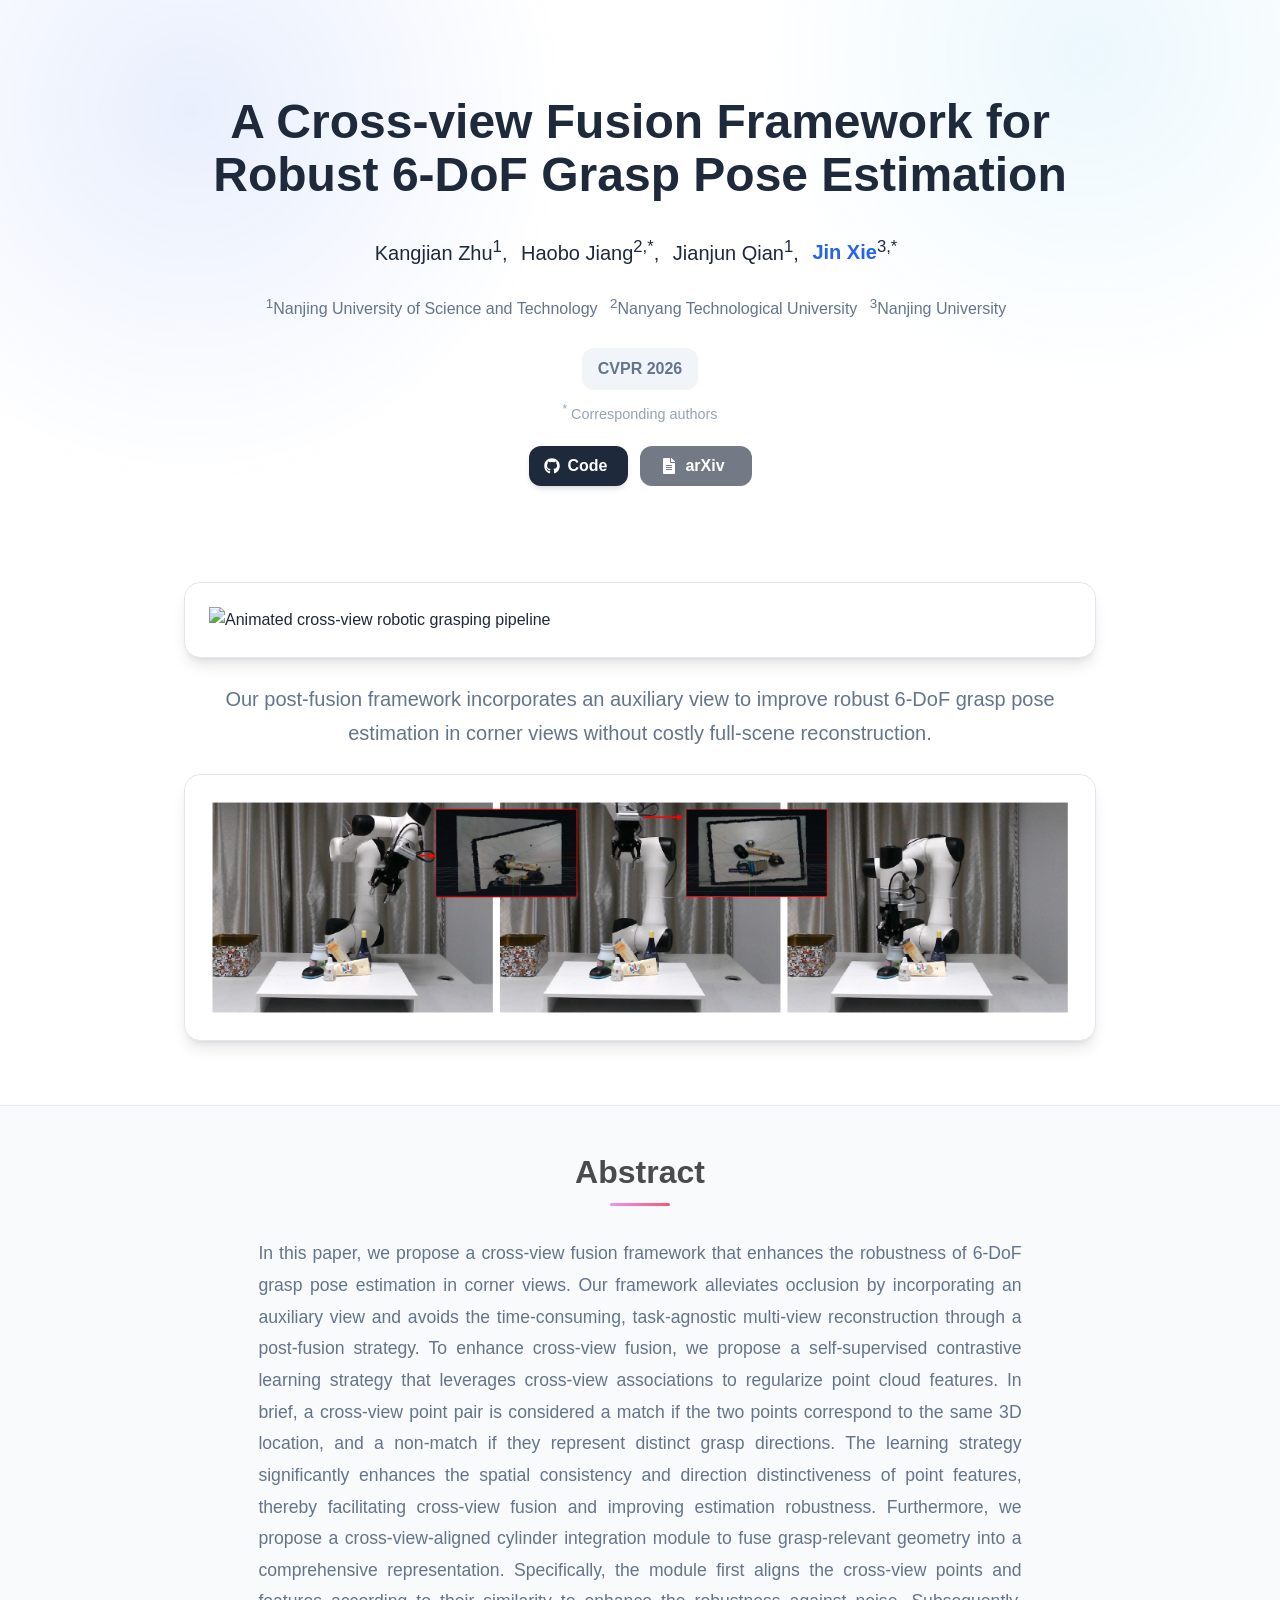
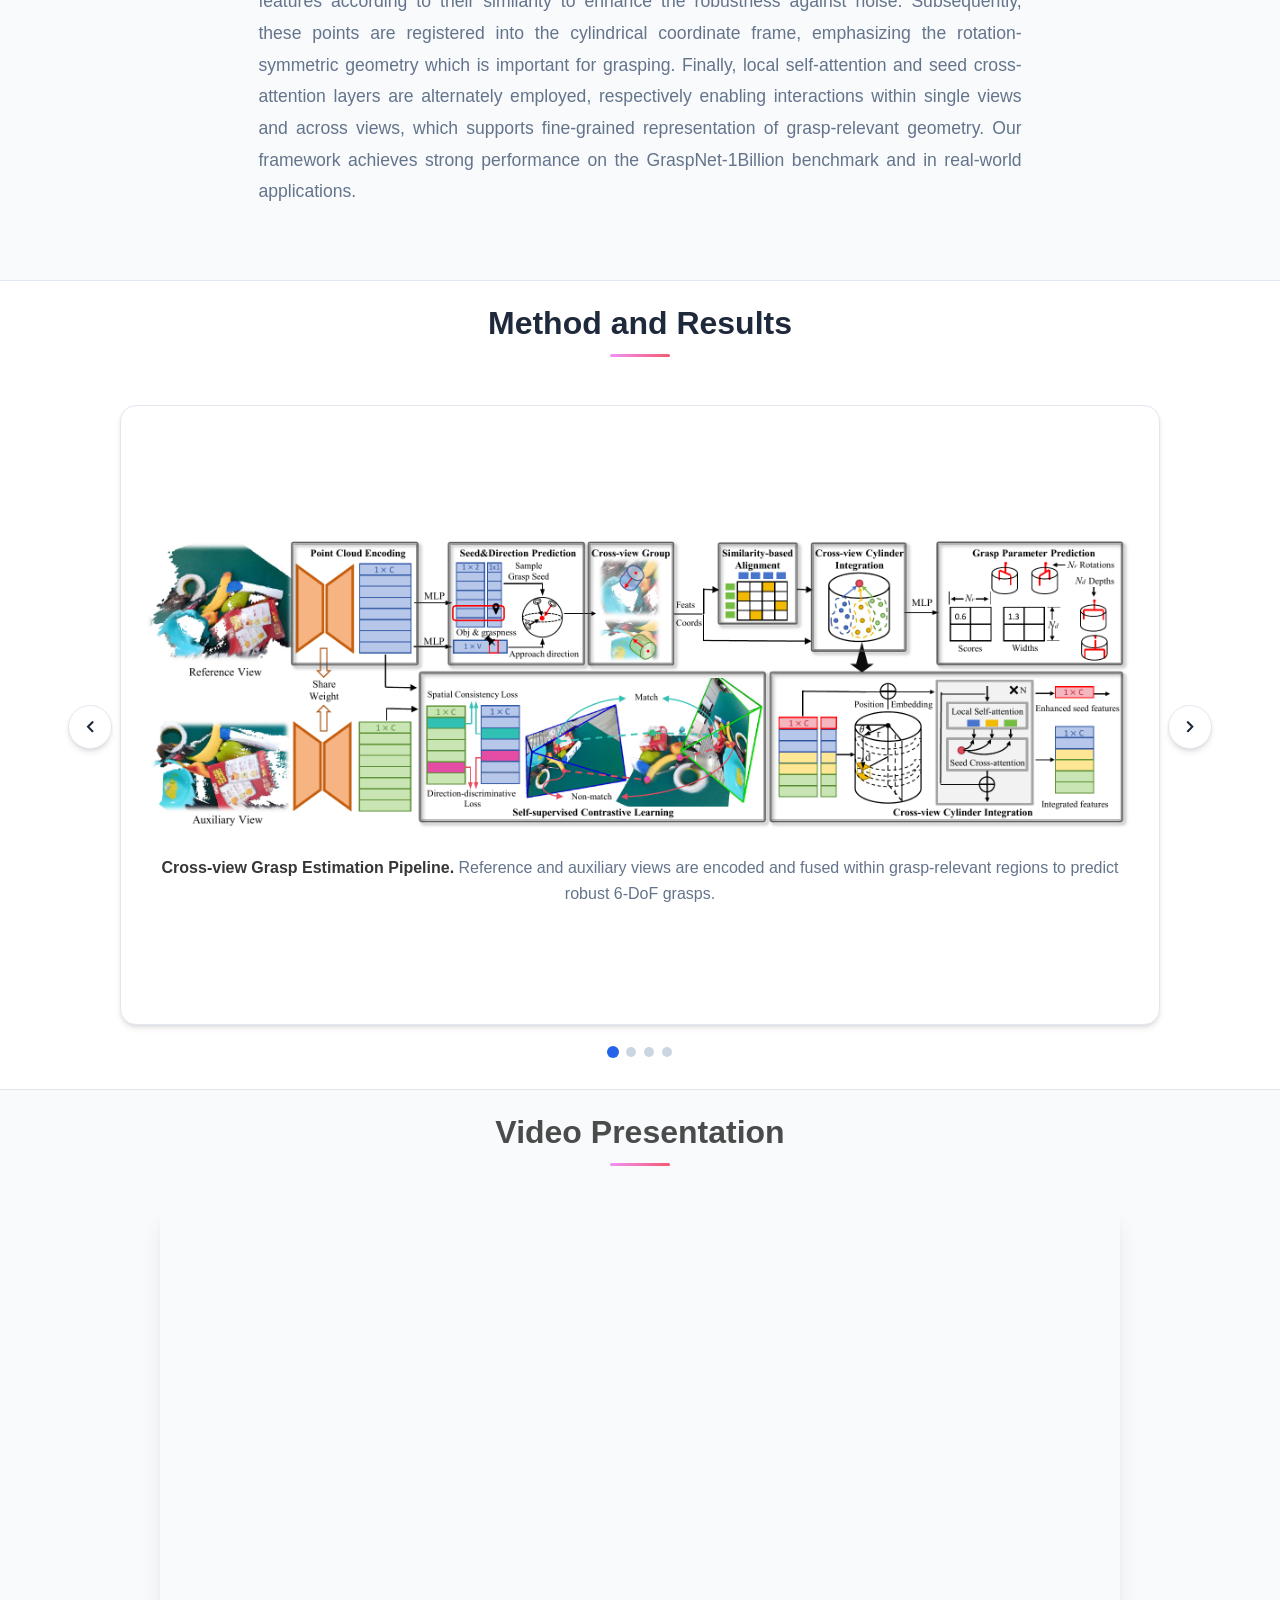
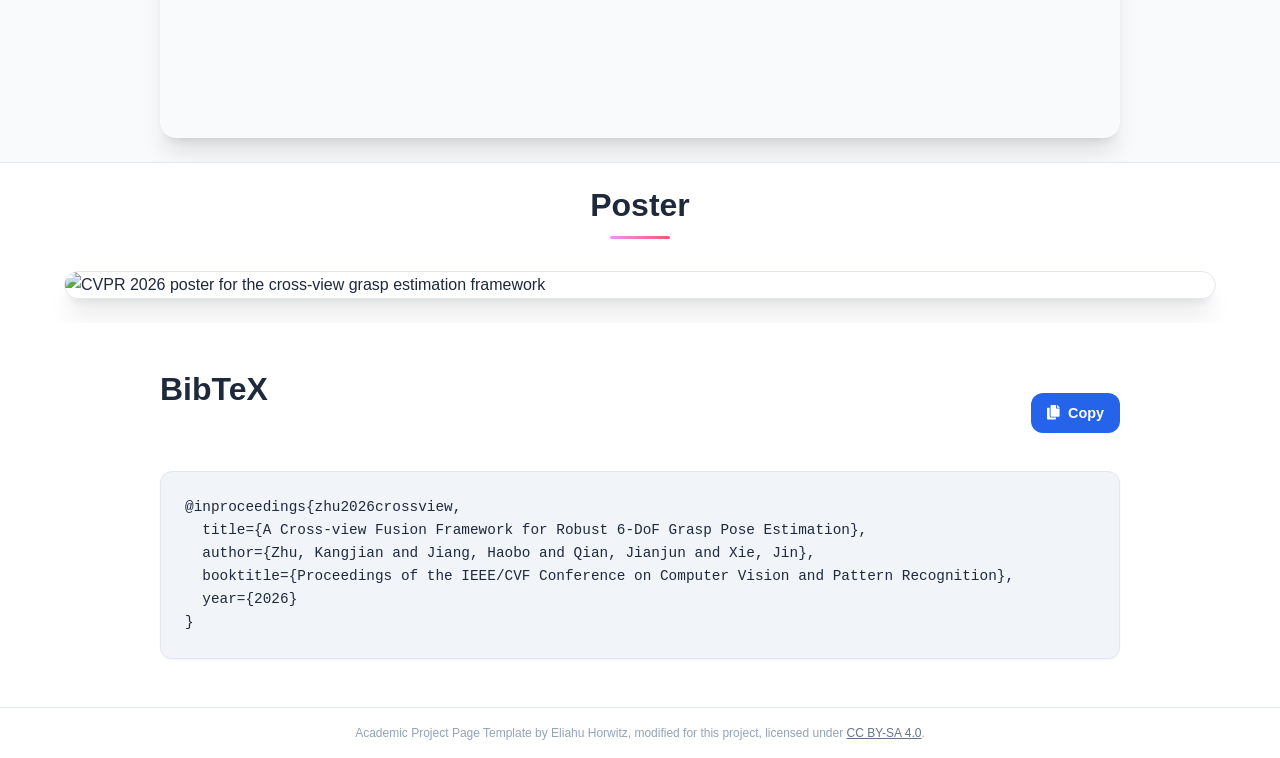
==== docs/index.html @ 9ac5ba0d "Configure GitHub Pages from docs" ====
<!DOCTYPE html>
<html lang="en">
<head>
  <meta charset="utf-8">
  <meta name="viewport" content="width=device-width, initial-scale=1">
  <meta name="title" content="A Cross-view Fusion Framework for Robust 6-DoF Grasp Pose Estimation">
  <meta name="description" content="A cross-view fusion framework improves robust 6-DoF grasp pose estimation in corner views through novel self-supervised learning and cylinder integration.">
  <meta name="keywords" content="6-DoF grasp pose estimation, cross-view fusion, robotic grasping, point cloud, self-supervised contrastive learning, multi-view perception, corner-view robustness, GraspNet-1Billion">
  <meta name="author" content="Kangjian Zhu, Haobo Jiang, Jianjun Qian, Jin Xie">
  <meta name="robots" content="index, follow">
  <meta name="language" content="English">

  <meta property="og:type" content="article">
  <meta property="og:site_name" content="Cross-view Grasp">
  <meta property="og:title" content="A Cross-view Fusion Framework for Robust 6-DoF Grasp Pose Estimation">
  <meta property="og:description" content="A cross-view fusion framework improves robust 6-DoF grasp pose estimation in corner views through novel self-supervised learning and cylinder integration.">
  <meta property="og:image" content="static/images/social_preview.png">
  <meta property="og:image:width" content="1200">
  <meta property="og:image:height" content="630">
  <meta property="og:image:alt" content="Cross-view grasp estimation research preview">
  <meta property="article:section" content="Research">
  <meta property="article:tag" content="Robotic Grasping">
  <meta property="article:tag" content="Cross-view Fusion">

  <meta name="twitter:card" content="summary_large_image">
  <meta name="twitter:title" content="A Cross-view Fusion Framework for Robust 6-DoF Grasp Pose Estimation">
  <meta name="twitter:description" content="A cross-view fusion framework for robust 6-DoF grasp pose estimation in corner views.">
  <meta name="twitter:image" content="static/images/social_preview.png">
  <meta name="twitter:image:alt" content="Cross-view grasp estimation research preview">

  <meta name="citation_title" content="A Cross-view Fusion Framework for Robust 6-DoF Grasp Pose Estimation">
  <meta name="citation_author" content="Zhu, Kangjian">
  <meta name="citation_author" content="Jiang, Haobo">
  <meta name="citation_author" content="Qian, Jianjun">
  <meta name="citation_author" content="Xie, Jin">
  <meta name="citation_publication_date" content="2026">
  <meta name="citation_conference_title" content="IEEE/CVF Conference on Computer Vision and Pattern Recognition">

  <meta name="theme-color" content="#2563eb">
  <meta name="msapplication-TileColor" content="#2563eb">
  <meta name="apple-mobile-web-app-capable" content="yes">
  <meta name="apple-mobile-web-app-status-bar-style" content="default">

  <title>A Cross-view Fusion Framework for Robust 6-DoF Grasp Pose Estimation | CVPR 2026</title>

  <link rel="icon" type="image/png" href="static/images/favicon.png">
  <link rel="apple-touch-icon" href="static/images/favicon.png">
  <link rel="stylesheet" href="static/css/bulma.min.css">
  <link rel="stylesheet" href="static/css/index.css">
  <link rel="stylesheet" href="static/css/fontawesome.all.min.css">
  <link rel="stylesheet" href="static/css/project.css">

  <script defer src="static/js/fontawesome.all.min.js"></script>
  <script defer src="static/js/project.js"></script>

  <script type="application/ld+json">
  {
    "@context": "https://schema.org",
    "@type": "ScholarlyArticle",
    "headline": "A Cross-view Fusion Framework for Robust 6-DoF Grasp Pose Estimation",
    "description": "A cross-view fusion framework for robust 6-DoF grasp pose estimation in corner views.",
    "author": [
      {"@type": "Person", "name": "Kangjian Zhu"},
      {"@type": "Person", "name": "Haobo Jiang"},
      {"@type": "Person", "name": "Jianjun Qian"},
      {"@type": "Person", "name": "Jin Xie"}
    ],
    "datePublished": "2026",
    "publisher": {"@type": "Organization", "name": "CVPR 2026"},
    "image": "static/images/social_preview.png",
    "keywords": ["6-DoF grasp pose estimation", "cross-view fusion", "robotic grasping", "point cloud", "self-supervised contrastive learning"],
    "isAccessibleForFree": true
  }
  </script>
</head>
<body>
  <button class="scroll-to-top" onclick="scrollToTop()" title="Scroll to top" aria-label="Scroll to top">
    <i class="fas fa-chevron-up"></i>
  </button>

  <main id="main-content">
    <section class="hero publication-header">
      <div class="hero-body">
        <div class="container is-max-desktop">
          <div class="columns is-centered">
            <div class="column has-text-centered">
              <h1 class="title is-1 publication-title">A Cross-view Fusion Framework for Robust 6-DoF Grasp Pose Estimation</h1>

              <div class="is-size-5 publication-authors" aria-label="Authors">
                <span class="author-block">Kangjian Zhu<sup>1</sup>,</span>
                <span class="author-block">Haobo Jiang<sup>2,*</sup>,</span>
                <span class="author-block">Jianjun Qian<sup>1</sup>,</span>
                <span class="author-block"><a href="https://csjinxie.github.io/" target="_blank">Jin Xie</a><sup>3,*</sup></span>
              </div>

              <div class="is-size-5 publication-authors institution-list">
                <span class="author-block"><sup>1</sup>Nanjing University of Science and Technology</span>
                <span class="author-block"><sup>2</sup>Nanyang Technological University</span>
                <span class="author-block"><sup>3</sup>Nanjing University</span>
              </div>

              <div class="publication-venue">CVPR 2026</div>
              <p class="corresponding-note"><sup>*</sup> Corresponding authors</p>

              <div class="publication-links" aria-label="Project resources">
                <a class="button is-normal is-rounded is-dark resource-button" href="https://github.com/KJZhuAutomatic/Cross-view-Grasp" target="_blank">
                  <span class="icon"><i class="fab fa-github"></i></span>
                  <span>Code</span>
                </a>
                <button class="button is-normal is-rounded is-dark resource-button" type="button" disabled aria-disabled="true">
                  <span class="icon"><i class="fas fa-file-alt"></i></span>
                  <span>arXiv</span>
                </button>
              </div>
            </div>
          </div>
        </div>
      </div>
    </section>

    <section class="hero teaser">
      <div class="container is-max-desktop">
        <div class="hero-body">
          <div class="media-card teaser-card">
            <img class="teaser-pipeline teaser-pipeline-animated" src="static/images/fig1-pipeline.gif" alt="Animated cross-view robotic grasping pipeline" loading="eager">
            <img class="teaser-pipeline teaser-pipeline-static" src="static/images/fig1.png" alt="Cross-view robotic grasping pipeline" loading="eager">
          </div>
          <h2 class="subtitle has-text-centered teaser-description">
            Our post-fusion framework incorporates an auxiliary view to improve robust 6-DoF grasp pose estimation in corner views without costly full-scene reconstruction.
          </h2>
          <div class="media-card teaser-card real-world-pipeline-card">
            <img src="static/images/fig7.png" alt="Real-world cross-view robotic grasping pipeline samples" loading="lazy">
          </div>
        </div>
      </div>
    </section>

    <section class="section hero is-light" id="abstract">
      <div class="container is-max-desktop">
        <div class="columns is-centered has-text-centered">
          <div class="column is-four-fifths">
            <h2 class="title is-3">Abstract</h2>
            <div class="content has-text-justified">
              <p>
                In this paper, we propose a cross-view fusion framework that enhances the robustness of 6-DoF grasp pose estimation in corner views. Our framework alleviates occlusion by incorporating an auxiliary view and avoids the time-consuming, task-agnostic multi-view reconstruction through a post-fusion strategy. To enhance cross-view fusion, we propose a self-supervised contrastive learning strategy that leverages cross-view associations to regularize point cloud features. In brief, a cross-view point pair is considered a match if the two points correspond to the same 3D location, and a non-match if they represent distinct grasp directions. The learning strategy significantly enhances the spatial consistency and direction distinctiveness of point features, thereby facilitating cross-view fusion and improving estimation robustness. Furthermore, we propose a cross-view-aligned cylinder integration module to fuse grasp-relevant geometry into a comprehensive representation. Specifically, the module first aligns the cross-view points and features according to their similarity to enhance the robustness against noise. Subsequently, these points are registered into the cylindrical coordinate frame, emphasizing the rotation-symmetric geometry which is important for grasping. Finally, local self-attention and seed cross-attention layers are alternately employed, respectively enabling interactions within single views and across views, which supports fine-grained representation of grasp-relevant geometry. Our framework achieves strong performance on the GraspNet-1Billion benchmark and in real-world applications.
              </p>
            </div>
          </div>
        </div>
      </div>
    </section>

    <section class="hero is-small results-section" id="results">
      <div class="hero-body">
        <div class="container is-widescreen">
          <h2 class="title is-3 has-text-centered">Method and Results</h2>
          <div id="results-carousel" class="results-carousel" data-carousel>
            <button class="carousel-control carousel-previous" type="button" aria-label="Show previous result" data-carousel-previous>
              <i class="fas fa-chevron-left"></i>
            </button>
            <div class="carousel-track">
              <article class="item is-active" data-carousel-item>
                <img src="static/images/fig2.png" alt="Complete cross-view grasp estimation pipeline" loading="lazy">
                <h3 class="subtitle has-text-centered">
                  <strong>Cross-view Grasp Estimation Pipeline.</strong> Reference and auxiliary views are encoded and fused within grasp-relevant regions to predict robust 6-DoF grasps.
                </h3>
              </article>
              <article class="item result-contrastive" data-carousel-item hidden>
                <img src="static/images/fig3.png" alt="Self-supervised contrastive learning for cross-view point features" loading="lazy">
                <h3 class="subtitle has-text-centered">
                  <strong>Self-supervised Contrastive Learning.</strong> Cross-view associations improve spatial consistency while distinguishing features with different grasp directions.
                </h3>
              </article>
              <article class="item result-table" data-carousel-item hidden>
                <img src="static/images/table1.png" alt="Table 1 evaluation results on GraspNet-1Billion RealSense and Kinect test data" loading="lazy">
                <h3 class="subtitle has-text-centered">
                  <strong>GraspNet-1Billion Benchmark Results.</strong> Our cross-view framework achieves the best AP across Seen, Similar, and Novel splits on both RealSense and Kinect data.
                </h3>
              </article>
              <article class="item" data-carousel-item hidden>
                <img src="static/images/fig5.png" alt="Comparison of grasp estimation results with GSNet" loading="lazy">
                <h3 class="subtitle has-text-centered">
                  <strong>Comparison with GSNet.</strong> Cross-view fusion predicts more high-score grasps and improves robustness under partial observations.
                </h3>
              </article>
            </div>
            <button class="carousel-control carousel-next" type="button" aria-label="Show next result" data-carousel-next>
              <i class="fas fa-chevron-right"></i>
            </button>
            <div class="carousel-dots" aria-label="Select research result">
              <button class="carousel-dot is-active" type="button" aria-label="Show result 1" data-carousel-dot="0"></button>
              <button class="carousel-dot" type="button" aria-label="Show result 2" data-carousel-dot="1"></button>
              <button class="carousel-dot" type="button" aria-label="Show result 3" data-carousel-dot="2"></button>
              <button class="carousel-dot" type="button" aria-label="Show result 4" data-carousel-dot="3"></button>
            </div>
          </div>
        </div>
      </div>
    </section>

    <section class="hero is-small is-light" id="video">
      <div class="hero-body">
        <div class="container is-max-desktop">
          <h2 class="title is-3 has-text-centered">Video Presentation</h2>
          <div class="video-container">
            <iframe src="https://player.bilibili.com/player.html?bvid=BV1p85q6EECM&autoplay=0" scrolling="no" border="0" frameborder="no" framespacing="0" allowfullscreen="true"></iframe>
          </div>
        </div>
      </div>
    </section>

    <section class="hero is-small poster-section" id="poster">
      <div class="hero-body">
        <div class="container is-widescreen">
          <h2 class="title is-3 has-text-centered">Poster</h2>
          <img class="poster-image" src="static/images/poster.png" alt="CVPR 2026 poster for the cross-view grasp estimation framework" loading="lazy">
        </div>
      </div>
    </section>

    <section class="section is-light" id="BibTeX">
      <div class="container is-max-desktop content">
        <div class="bibtex-header">
          <h2 class="title is-3 bibtex-title">BibTeX</h2>
          <button class="copy-bibtex-btn" onclick="copyBibTeX()" title="Copy BibTeX to clipboard" type="button">
            <i class="fas fa-copy"></i>
            <span class="copy-text">Copy</span>
          </button>
        </div>
        <pre id="bibtex-code"><code>@inproceedings{zhu2026crossview,
  title={A Cross-view Fusion Framework for Robust 6-DoF Grasp Pose Estimation},
  author={Zhu, Kangjian and Jiang, Haobo and Qian, Jianjun and Xie, Jin},
  booktitle={Proceedings of the IEEE/CVF Conference on Computer Vision and Pattern Recognition},
  year={2026}
}</code></pre>
      </div>
    </section>
  </main>

  <footer class="license-footer">
    Academic Project Page Template by Eliahu Horwitz, modified for this project, licensed under
    <a rel="license" href="https://creativecommons.org/licenses/by-sa/4.0/" target="_blank">CC BY-SA 4.0</a>.
  </footer>
</body>
</html>
---- docs/static/css/index.css ----
/* Modern CSS Variables for consistent theming */
:root {
  --primary-color: #2563eb;
  --primary-hover: #1d4ed8;
  --secondary-color: #64748b;
  --accent-color: #0ea5e9;
  --text-primary: #1e293b;
  --text-secondary: #64748b;
  --text-light: #94a3b8;
  --background-primary: #ffffff;
  --background-secondary: #f8fafc;
  --background-accent: #f1f5f9;
  --border-color: #e2e8f0;
  --shadow-sm: 0 1px 2px 0 rgb(0 0 0 / 0.05);
  --shadow-md: 0 4px 6px -1px rgb(0 0 0 / 0.1), 0 2px 4px -2px rgb(0 0 0 / 0.1);
  --shadow-lg: 0 10px 15px -3px rgb(0 0 0 / 0.1), 0 4px 6px -4px rgb(0 0 0 / 0.1);
  --shadow-xl: 0 20px 25px -5px rgb(0 0 0 / 0.1), 0 8px 10px -6px rgb(0 0 0 / 0.1);
  --gradient-primary: linear-gradient(135deg, #667eea 0%, #764ba2 100%);
  --gradient-accent: linear-gradient(135deg, #f093fb 0%, #f5576c 100%);
  --gradient-subtle: linear-gradient(135deg, #ffecd2 0%, #fcb69f 100%);
  --border-radius: 12px;
  --border-radius-lg: 16px;
  --transition: all 0.3s cubic-bezier(0.4, 0, 0.2, 1);
}

/* Smooth scrolling for better UX */
html {
  scroll-behavior: smooth;
}

body {
  font-family: 'Inter', 'Segoe UI', -apple-system, BlinkMacSystemFont, sans-serif;
  color: var(--text-primary);
  line-height: 1.6;
  font-size: 16px;
  background-color: var(--background-primary);
  -webkit-font-smoothing: antialiased;
  -moz-osx-font-smoothing: grayscale;
}


/* Modern Button Styles */
.button {
  border-radius: var(--border-radius) !important;
  font-weight: 600 !important;
  transition: var(--transition) !important;
  border: 2px solid transparent !important;
  position: relative;
  overflow: hidden;
}

.button.is-dark {
  background: var(--text-primary) !important;
  border: none !important;
  color: white !important;
  box-shadow: var(--shadow-md);
}

.button.is-dark:hover {
  transform: translateY(-2px);
  box-shadow: var(--shadow-lg);
  background: var(--primary-color) !important;
}

.button.is-dark:active {
  transform: translateY(0);
  box-shadow: var(--shadow-md);
}

.footer .icon-link {
    font-size: 25px;
    color: var(--text-secondary);
    transition: var(--transition);
}

.footer .icon-link:hover {
    color: var(--primary-color);
    transform: translateY(-2px);
}

.link-block a {
    margin: 8px 4px;
}

.dnerf {
  font-variant: small-caps;
}


/* Hero Section Modernization */
.hero {
  position: relative;
  overflow: hidden;
}

.hero.is-light {
  background: var(--background-secondary);
  border-top: 1px solid var(--border-color);
  border-bottom: 1px solid var(--border-color);
}

.hero-body {
  padding: 4rem 1.5rem;
}

.teaser .hero-body {
  padding-top: 2rem;
  padding-bottom: 4rem;
}

.teaser {
  font-family: 'Inter', sans-serif;
}


/* Publication Content Styling */
.publication-title {
    font-family: 'Inter', sans-serif !important;
    font-weight: 800 !important;
    color: var(--text-primary) !important;
    margin-bottom: 2rem !important;
    line-height: 1.1 !important;
}

.publication-banner {
  max-height: 70vh;
  border-radius: var(--border-radius-lg);
  overflow: hidden;
  box-shadow: var(--shadow-xl);
  margin: 2rem 0;
}

.publication-banner video {
  position: relative;
  left: auto;
  top: auto;
  transform: none;
  object-fit: cover;
  width: 100%;
  height: 100%;
  border-radius: var(--border-radius-lg);
}

.publication-header .hero-body {
  padding: 6rem 1.5rem 4rem;
}

.publication-authors {
    font-family: 'Inter', sans-serif !important;
    font-weight: 500;
    margin-bottom: 1.5rem;
}

.publication-venue {
    color: var(--text-secondary);
    width: fit-content;
    font-weight: 600;
    background: var(--background-accent);
    padding: 0.5rem 1rem;
    border-radius: var(--border-radius);
    margin-top: 1rem;
    display: inline-block;
}

.publication-awards {
    color: #ef4444;
    width: fit-content;
    font-weight: 700;
    background: linear-gradient(135deg, #fef2f2, #fee2e2);
    padding: 0.5rem 1rem;
    border-radius: var(--border-radius);
    border-left: 4px solid #ef4444;
    margin-top: 1rem;
}

.publication-authors a {
   color: var(--primary-color) !important;
   text-decoration: none;
   font-weight: 600;
   transition: var(--transition);
   position: relative;
}

.publication-authors a::after {
    content: '';
    position: absolute;
    width: 0;
    height: 2px;
    bottom: -2px;
    left: 0;
    background: var(--gradient-accent);
    transition: var(--transition);
}

.publication-authors a:hover::after {
    width: 100%;
}

.publication-authors a:hover {
    color: var(--primary-hover) !important;
}

.author-block {
  display: inline-block;
  margin-right: 0.5rem;
}

.publication-banner img {
  border-radius: var(--border-radius-lg);
  box-shadow: var(--shadow-lg);
  transition: var(--transition);
}

.publication-banner img:hover {
  transform: scale(1.02);
  box-shadow: var(--shadow-xl);
}

/* Modern Video and Carousel Styling */
.publication-video {
    position: relative;
    width: 100%;
    height: 0;
    padding-bottom: 56.25%;
    overflow: hidden;
    border-radius: var(--border-radius-lg) !important;
    box-shadow: var(--shadow-xl);
    transition: var(--transition);
}

.publication-video:hover {
    transform: translateY(-4px);
    box-shadow: var(--shadow-xl);
}

.publication-video iframe {
    position: absolute;
    top: 0;
    left: 0;
    width: 100%;
    height: 100%;
    border-radius: var(--border-radius-lg);
}

.publication-body img {
  border-radius: var(--border-radius);
  box-shadow: var(--shadow-md);
  transition: var(--transition);
}

.publication-body img:hover {
  transform: translateY(-2px);
  box-shadow: var(--shadow-lg);
}

.results-carousel {
  overflow: hidden;
  padding: 1rem 0;
}

.results-carousel .item {
  margin: 1rem;
  overflow: hidden;
  padding: 1.5rem;
  font-size: 0;
  background: var(--background-primary);
  border-radius: var(--border-radius-lg);
  box-shadow: var(--shadow-md);
  transition: var(--transition);
  border: 1px solid var(--border-color);
}

.results-carousel .item:hover {
  transform: translateY(-4px);
  box-shadow: var(--shadow-lg);
}

.results-carousel .item img,
.results-carousel video {
  margin: 0;
  border-radius: var(--border-radius);
  width: 100%;
  height: auto;
}

.results-carousel .subtitle {
  font-size: 1rem !important;
  color: var(--text-secondary);
  margin-top: 1rem;
  font-weight: 500;
}

/* Pagination and Misc Improvements */
.slider-pagination .slider-page {
  background: var(--primary-color);
  border-radius: 50%;
  transition: var(--transition);
}

.slider-pagination .slider-page.is-active {
  background: var(--primary-hover);
  transform: scale(1.2);
}

.eql-cntrb { 
  font-size: 0.875rem;
  color: var(--text-light);
  font-style: italic;
}

/* Section Titles */
.title.is-3 {
  font-family: 'Inter', sans-serif !important;
  font-weight: 700 !important;
  color: var(--text-primary);
  margin-bottom: 2rem !important;
  position: relative;
  padding-bottom: 1rem;
}

.title.is-3::after {
  content: '';
  position: absolute;
  bottom: 0;
  left: 50%;
  transform: translateX(-50%);
  width: 60px;
  height: 3px;
  background: var(--gradient-accent);
  border-radius: 2px;
}

/* Content Improvements */
.content.has-text-justified {
  font-size: 1.1rem;
  line-height: 1.8;
  color: var(--text-secondary);
}

.content.has-text-justified p {
  margin-bottom: 1.5rem;
}

/* Footer Improvements */
.footer {
  background: var(--background-secondary);
  border-top: 1px solid var(--border-color);
  padding: 3rem 1.5rem;
}

.footer .content {
  color: var(--text-secondary);
  line-height: 1.7;
}

.footer a {
  color: var(--primary-color);
  text-decoration: none;
  transition: var(--transition);
}

.footer a:hover {
  color: var(--primary-hover);
  text-decoration: underline;
}

/* BibTeX Styling */
pre {
  background: var(--background-accent) !important;
  border: 1px solid var(--border-color) !important;
  border-radius: var(--border-radius) !important;
  padding: 1.5rem !important;
  font-size: 0.9rem !important;
  overflow-x: auto;
  box-shadow: var(--shadow-sm);
}

code {
  background: var(--background-accent) !important;
  color: var(--text-primary) !important;
  font-family: 'SF Mono', 'Monaco', 'Cascadia Code', 'Roboto Mono', monospace !important;
}

/* BibTeX Section Improvements */
.bibtex-header {
  display: flex;
  justify-content: space-between;
  align-items: center;
  margin-bottom: 1rem;
}

.copy-bibtex-btn {
  background: var(--primary-color);
  color: white;
  border: none;
  border-radius: var(--border-radius);
  padding: 0.75rem 1rem;
  font-size: 0.9rem;
  font-weight: 600;
  cursor: pointer;
  transition: var(--transition);
  display: inline-flex;
  align-items: center;
  gap: 0.5rem;
}

.copy-bibtex-btn:hover {
  background: var(--primary-hover);
  transform: translateY(-2px);
  box-shadow: var(--shadow-md);
}

.copy-bibtex-btn.copied {
  background: #10b981;
}

.copy-bibtex-btn.copied .copy-text::after {
  content: "ied!";
}

/* Scroll to Top Button */
.scroll-to-top {
  position: fixed;
  bottom: 2rem;
  right: 2rem;
  width: 50px;
  height: 50px;
  background: var(--primary-color);
  color: white;
  border: none;
  border-radius: 50%;
  cursor: pointer;
  opacity: 0;
  visibility: hidden;
  transition: var(--transition);
  z-index: 999;
  display: flex;
  align-items: center;
  justify-content: center;
  font-size: 1.2rem;
  box-shadow: var(--shadow-lg);
}

.scroll-to-top:hover {
  background: var(--primary-hover);
  transform: translateY(-3px);
  box-shadow: var(--shadow-xl);
}

.scroll-to-top.visible {
  opacity: 1;
  visibility: visible;
}


/* More Works Dropdown */
.more-works-container {
  position: fixed;
  top: 2rem;
  right: 2rem;
  z-index: 1000;
}

.more-works-btn {
  background: var(--background-primary);
  color: var(--text-primary);
  border: 2px solid var(--border-color);
  border-radius: var(--border-radius-lg);
  padding: 0.75rem 1.25rem;
  font-weight: 600;
  font-size: 0.9rem;
  box-shadow: var(--shadow-md);
  transition: var(--transition);
  cursor: pointer;
  text-decoration: none;
  display: inline-flex;
  align-items: center;
  gap: 0.5rem;
  font-family: 'Inter', sans-serif;
}

.more-works-btn:hover {
  transform: translateY(-2px);
  box-shadow: var(--shadow-lg);
  background: var(--background-secondary);
  border-color: var(--primary-color);
}

.more-works-btn .dropdown-arrow {
  transition: var(--transition);
  font-size: 0.8rem;
}

.more-works-btn.active .dropdown-arrow {
  transform: rotate(180deg);
}

.more-works-dropdown {
  position: absolute;
  top: calc(100% + 0.5rem);
  right: 0;
  width: 400px;
  max-width: 90vw;
  background: var(--background-primary);
  border: 1px solid var(--border-color);
  border-radius: var(--border-radius-lg);
  box-shadow: var(--shadow-xl);
  opacity: 0;
  visibility: hidden;
  transform: translateY(-10px);
  transition: var(--transition);
  max-height: 70vh;
  overflow-y: auto;
}

.more-works-dropdown.show {
  opacity: 1;
  visibility: visible;
  transform: translateY(0);
}

.dropdown-header {
  display: flex;
  justify-content: space-between;
  align-items: center;
  padding: 1.5rem 1.5rem 1rem;
  border-bottom: 1px solid var(--border-color);
}

.dropdown-header h4 {
  margin: 0;
  font-size: 1.1rem;
  font-weight: 700;
  color: var(--text-primary);
}

.close-btn {
  background: none;
  border: none;
  color: var(--text-secondary);
  cursor: pointer;
  padding: 0.5rem;
  border-radius: var(--border-radius);
  transition: var(--transition);
}

.close-btn:hover {
  background: var(--background-accent);
  color: var(--text-primary);
}

.works-list {
  padding: 1rem;
}

.work-item {
  display: flex;
  align-items: flex-start;
  justify-content: space-between;
  padding: 1rem;
  border-radius: var(--border-radius);
  text-decoration: none;
  color: inherit;
  transition: var(--transition);
  margin-bottom: 0.5rem;
}

.work-item:hover {
  background: var(--background-accent);
  transform: translateX(4px);
}

.work-info h5 {
  margin: 0 0 0.5rem 0;
  font-size: 1rem;
  font-weight: 500;
  color: var(--text-primary);
}

.work-info p {
  margin: 0 0 0.5rem 0;
  font-size: 0.9rem;
  color: var(--text-secondary);
  line-height: 1.4;
}

.work-venue {
  font-size: 0.8rem;
  color: var(--text-light);
  font-style: italic;
}

.work-item .fas {
  color: var(--text-light);
  font-size: 0.9rem;
  margin-top: 0.2rem;
  flex-shrink: 0;
}


/* Mobile Responsive Improvements */
@media screen and (max-width: 768px) {
  .hero-body {
    padding: 2rem 1rem;
  }
  
  .publication-header .hero-body {
    padding: 3rem 1rem 2rem;
  }
  
  .publication-title {
    font-size: 2.5rem !important;
    line-height: 1.2 !important;
    margin-bottom: 1.5rem !important;
  }
  
  .publication-authors {
    font-size: 1rem !important;
  }
  
  .button {
    margin: 0.25rem !important;
    font-size: 0.875rem !important;
    padding: 0.75rem 1rem !important;
  }
  
  .more-works-container {
    bottom: 2rem;
    right: 1rem;
    top: auto;
  }
  
  .more-works-btn {
    padding: 0.6rem 1rem;
    font-size: 0.8rem;
  }
  
  .more-works-dropdown {
    width: calc(100vw - 2rem);
    right: -1rem;
    bottom: calc(100% + 0.5rem);
    top: auto;
  }
  
  .results-carousel .item {
    margin: 0.5rem;
    padding: 1rem;
  }
  
  .teaser .hero-body {
    padding: 1rem;
  }
  
  .content.has-text-justified {
    font-size: 1rem;
  }
}

@media screen and (max-width: 480px) {
  .publication-title {
    font-size: 2rem !important;
  }
  
  .hero-body {
    padding: 1.5rem 0.75rem;
  }
  
  .more-works-container {
    position: fixed;
    bottom: 2rem;
    right: 1rem;
    z-index: 1000;
  }
  
  .more-works-btn {
    padding: 0.5rem 0.75rem;
    font-size: 0.75rem;
  }
  
  .more-works-dropdown {
    position: absolute;
    bottom: calc(100% + 0.5rem);
    right: 0;
    width: calc(100vw - 2rem);
    max-width: 90vw;
  }
  
  .link-block {
    display: block;
    margin-bottom: 0.5rem;
  }
  
  .button {
    width: 100%;
    justify-content: center;
  }
}

/* Tablet Responsive */
@media screen and (min-width: 769px) and (max-width: 1024px) {
  .hero-body {
    padding: 3rem 2rem;
  }
  
  .publication-header .hero-body {
    padding: 4rem 2rem 3rem;
  }
}

/* Animation for page load */
@keyframes fadeInUp {
  from {
    opacity: 0;
    transform: translateY(30px);
  }
  to {
    opacity: 1;
    transform: translateY(0);
  }
}

.hero, .section {
  animation: fadeInUp 0.6s ease-out;
}

/* Improved focus states for accessibility */
.button:focus,
.related-works-btn:focus,
a:focus {
  outline: 2px solid var(--primary-color);
  outline-offset: 2px;
}


/* Print styles */
@media print {
  .more-works-container {
    display: none;
  }
  
  .hero, .section {
    animation: none;
  }
  
  .button {
    background: transparent !important;
    color: var(--text-primary) !important;
    box-shadow: none !important;
  }
}
---- docs/static/css/project.css ----
.publication-header {
  background:
    radial-gradient(circle at 15% 20%, rgba(37, 99, 235, 0.1), transparent 32%),
    radial-gradient(circle at 85% 10%, rgba(14, 165, 233, 0.08), transparent 28%),
    var(--background-primary);
}

.institution-list {
  color: var(--text-secondary);
  font-size: 1rem !important;
  line-height: 1.8;
  margin-bottom: 0.5rem;
}

.corresponding-note {
  color: var(--text-light);
  font-size: 0.9rem;
  margin: 0.65rem 0 1.25rem;
}

.publication-links {
  display: flex;
  justify-content: center;
  gap: 0.75rem;
  flex-wrap: wrap;
}

.resource-button[disabled] {
  cursor: default;
  opacity: 0.62;
  min-width: 112px;
}

.resource-button[disabled]:hover {
  background: var(--text-primary) !important;
  box-shadow: var(--shadow-md);
  transform: none;
}

.media-card {
  position: relative;
  overflow: hidden;
  border: 1px solid var(--border-color);
  border-radius: var(--border-radius-lg);
  background: white;
  box-shadow: var(--shadow-lg);
}

.teaser-card {
  padding: 1.5rem;
}

.teaser-card img {
  display: block;
  width: 100%;
  height: auto;
}

.teaser-pipeline-static {
  display: none !important;
}

.teaser-description {
  max-width: 850px;
  margin: 1.5rem auto 0;
  color: var(--text-secondary);
  line-height: 1.7;
}

.real-world-pipeline-card {
  margin-top: 1.5rem;
}

@media (prefers-reduced-motion: reduce) {
  .teaser-pipeline-animated {
    display: none !important;
  }

  .teaser-pipeline-static {
    display: block !important;
  }
}

.results-section .hero-body,
.poster-section .hero-body {
  padding-top: 4rem;
  padding-bottom: 4rem;
}

.results-carousel {
  position: relative;
  overflow: hidden;
  padding: 1rem 3.5rem 2.5rem;
}

.carousel-track {
  position: relative;
}

.results-carousel .item {
  display: none;
  min-height: 620px;
  margin: 0;
  flex-direction: column;
  justify-content: center;
}

.results-carousel .item.is-active {
  display: flex;
}

.results-carousel .item img {
  max-height: 590px;
  object-fit: contain;
}

.results-carousel .result-contrastive img {
  width: 58%;
  align-self: center;
}

.results-carousel .result-table img {
  width: 100%;
}

.results-carousel .subtitle {
  max-width: 980px;
  margin-right: auto;
  margin-left: auto;
  line-height: 1.6;
}

.carousel-control {
  position: absolute;
  z-index: 2;
  top: 50%;
  width: 44px;
  height: 44px;
  display: flex;
  align-items: center;
  justify-content: center;
  border: 1px solid var(--border-color);
  border-radius: 50%;
  color: var(--text-primary);
  background: white;
  box-shadow: var(--shadow-md);
  cursor: pointer;
  transform: translateY(-50%);
  transition: var(--transition);
}

.carousel-control:hover {
  color: white;
  background: var(--primary-color);
  transform: translateY(-50%) scale(1.08);
}

.carousel-previous {
  left: 0.25rem;
}

.carousel-next {
  right: 0.25rem;
}

.carousel-dots {
  position: absolute;
  right: 0;
  bottom: 0.5rem;
  left: 0;
  display: flex;
  justify-content: center;
  gap: 0.5rem;
}

.carousel-dot {
  width: 10px;
  height: 10px;
  padding: 0;
  border: 0;
  border-radius: 50%;
  background: #cbd5e1;
  cursor: pointer;
}

.carousel-dot.is-active {
  background: var(--primary-color);
  transform: scale(1.2);
}

.video-container {
  position: relative;
  width: 100%;
  padding-bottom: 56.25%;
  border-radius: var(--border-radius-lg);
  overflow: hidden;
  box-shadow: var(--shadow-xl);
}

.video-container iframe {
  position: absolute;
  top: 0;
  left: 0;
  width: 100%;
  height: 100%;
  border: none;
}

.video-placeholder {
  min-height: 360px;
  display: flex;
  flex-direction: column;
  align-items: center;
  justify-content: center;
  gap: 1rem;
  color: var(--text-secondary);
  background:
    linear-gradient(135deg, rgba(37, 99, 235, 0.07), rgba(14, 165, 233, 0.04)),
    var(--background-primary);
  border: 2px dashed #cbd5e1;
  border-radius: var(--border-radius-lg);
  box-shadow: var(--shadow-sm);
}

.video-placeholder .fa-play-circle {
  color: var(--primary-color);
  font-size: 4.5rem;
}

.video-placeholder p {
  font-size: 1.25rem;
  font-weight: 700;
}

.poster-image {
  display: block;
  width: 100%;
  height: auto;
  border: 1px solid var(--border-color);
  border-radius: var(--border-radius-lg);
  box-shadow: var(--shadow-xl);
}

.bibtex-title {
  margin-bottom: 0 !important;
}

.bibtex-title::after {
  display: none;
}

.license-footer {
  padding: 1rem 1.5rem;
  border-top: 1px solid var(--border-color);
  color: var(--text-light);
  background: var(--background-primary);
  text-align: center;
  font-size: 0.75rem;
  line-height: 1.5;
}

.license-footer a {
  color: var(--text-secondary);
  text-decoration: underline;
}

@media screen and (max-width: 768px) {
  .publication-header .hero-body {
    padding: 3.5rem 1rem 2.5rem;
  }

  .institution-list .author-block {
    display: block;
    margin-right: 0;
  }

  .teaser-card {
    padding: 0.75rem;
  }

  .results-carousel .item {
    min-height: 0;
    padding: 0.75rem;
  }

  .results-carousel {
    padding: 0.5rem 0.25rem 2.25rem;
  }

  .results-carousel .item img {
    max-height: none;
  }

  .carousel-control {
    top: auto;
    bottom: 0;
    width: 36px;
    height: 36px;
    transform: none;
  }

  .carousel-control:hover {
    transform: scale(1.05);
  }

  .carousel-previous {
    left: 0.5rem;
  }

  .carousel-next {
    right: 0.5rem;
  }

  .carousel-dots {
    bottom: 0.8rem;
  }

  .video-placeholder {
    min-height: 240px;
  }

  .bibtex-header {
    gap: 1rem;
    align-items: flex-start;
  }

  pre {
    padding: 1rem !important;
    font-size: 0.75rem !important;
  }
}
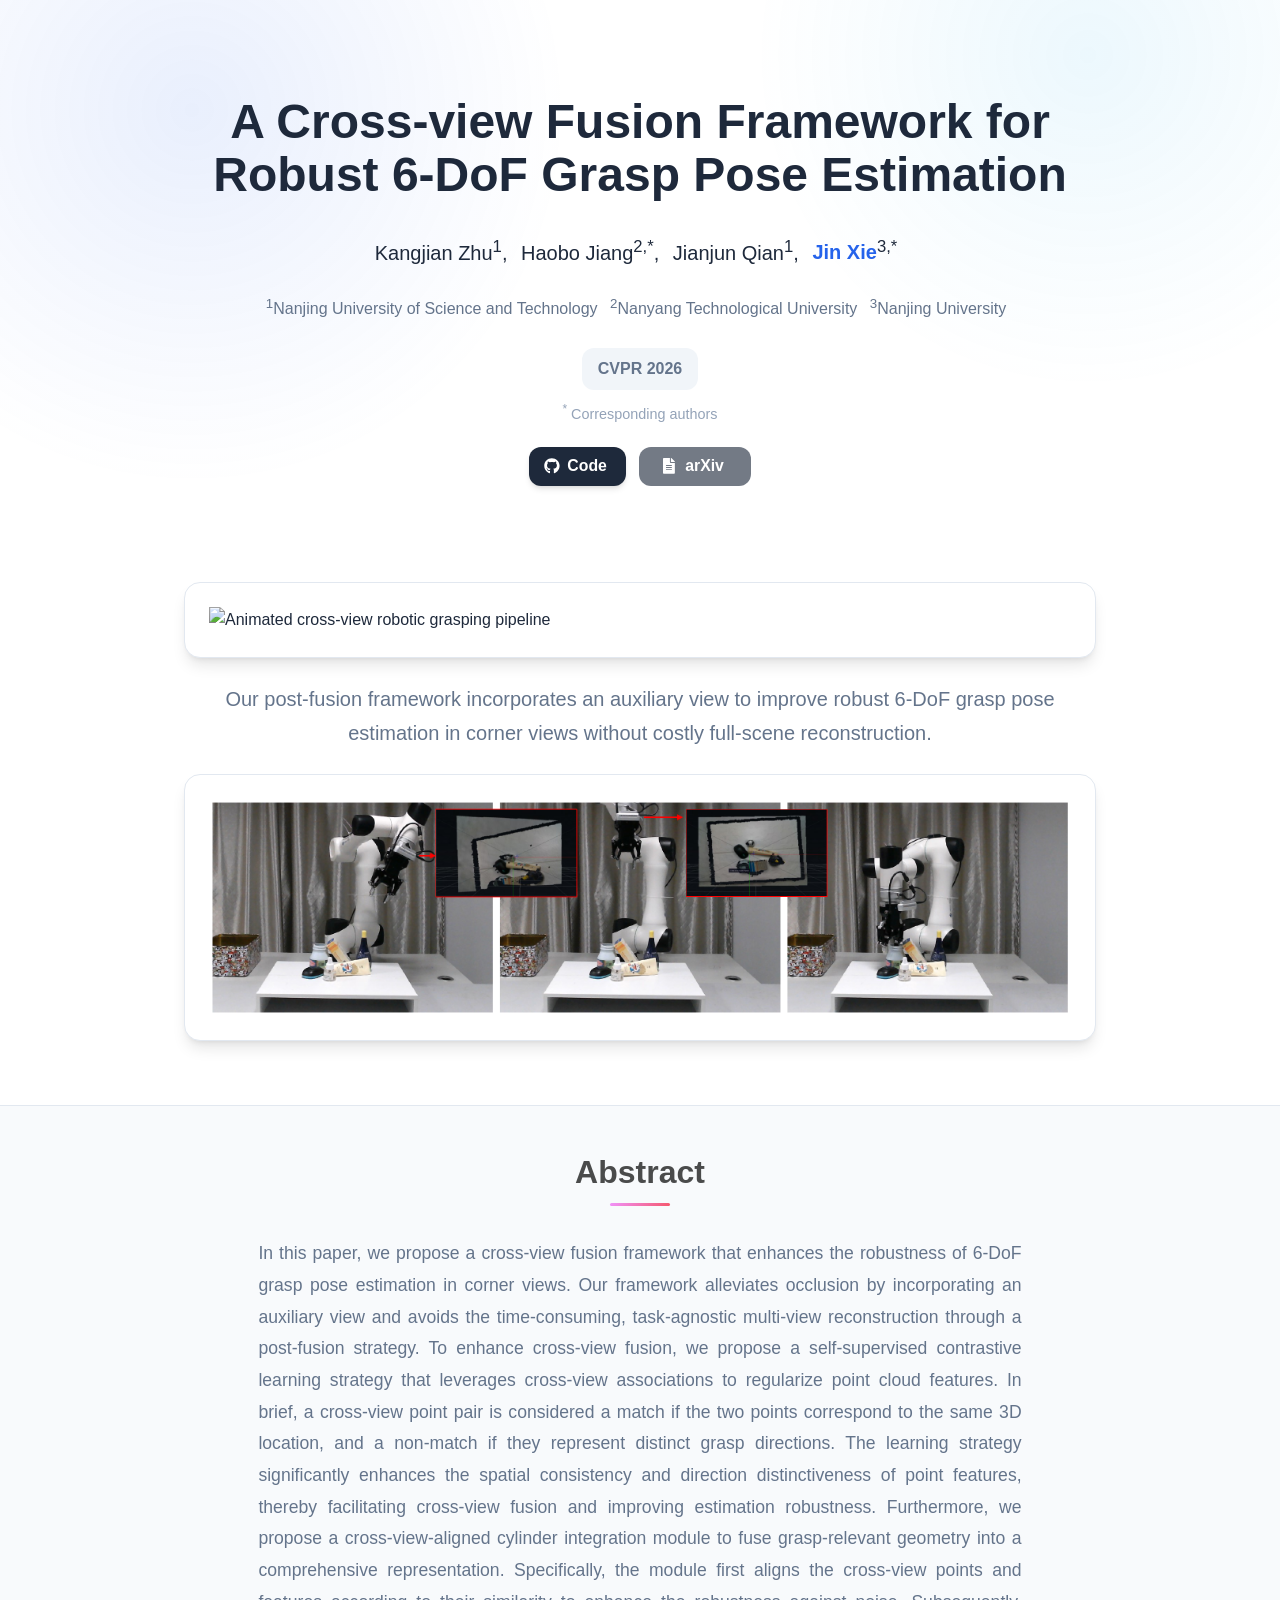
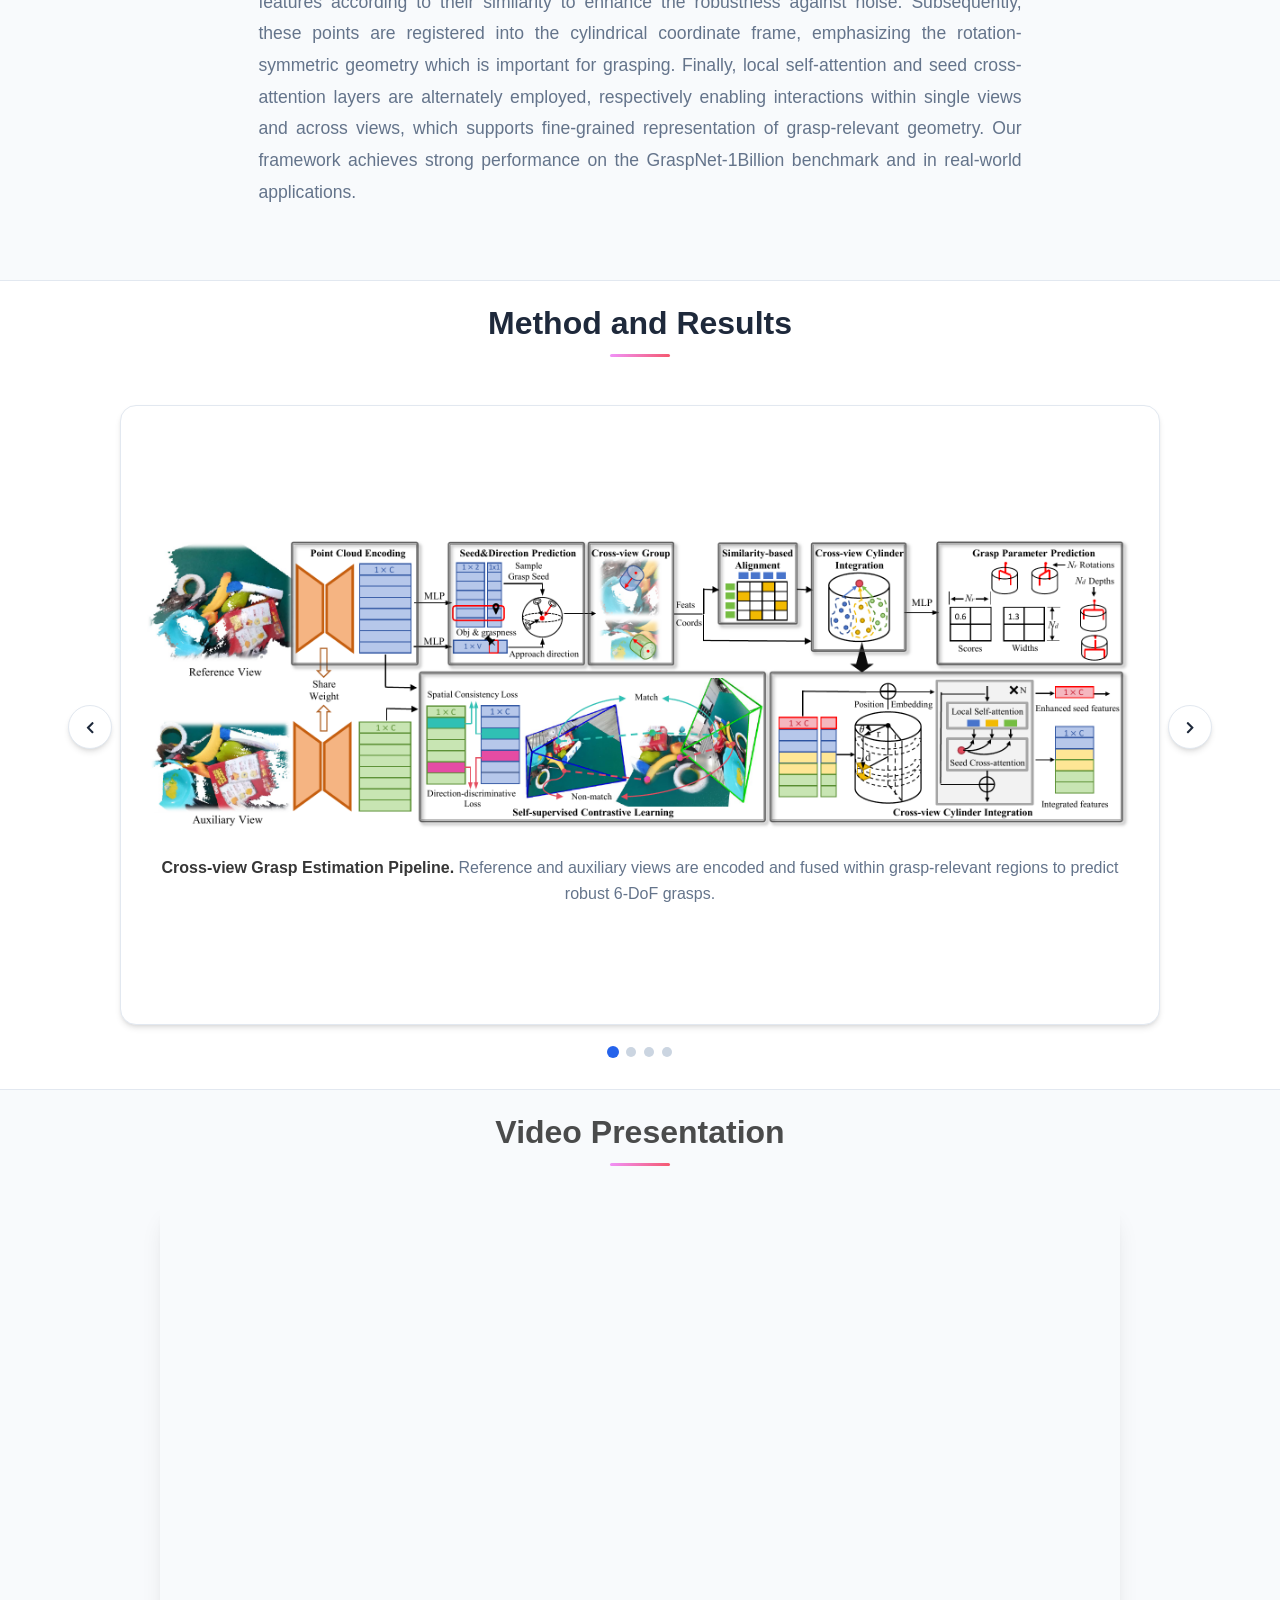
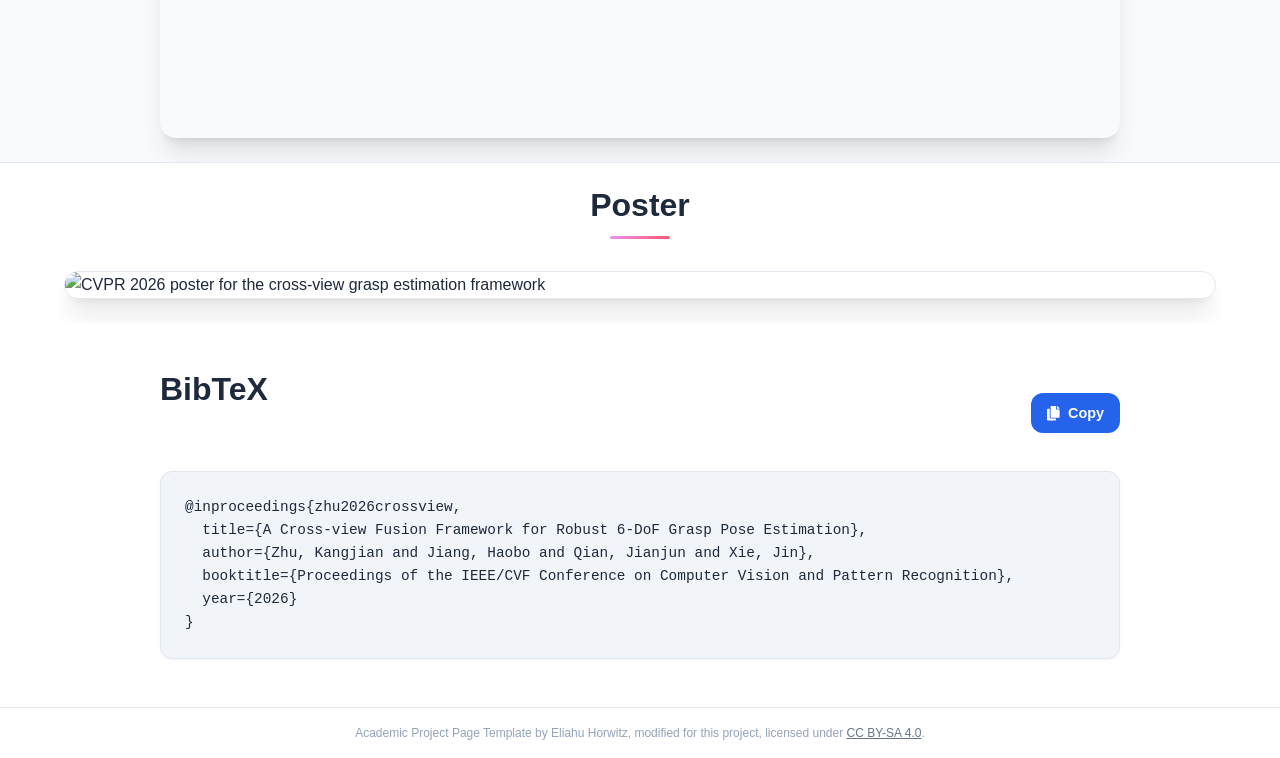
==== commit 7c16dec9: "Add GitHub Pages metadata" ====
--- a/docs/index.html
+++ b/docs/index.html
@@ -12,9 +12,10 @@
 
   <meta property="og:type" content="article">
   <meta property="og:site_name" content="Cross-view Grasp">
+  <meta property="og:url" content="https://kjzhuautomatic.github.io/Cross-view-Grasp/">
   <meta property="og:title" content="A Cross-view Fusion Framework for Robust 6-DoF Grasp Pose Estimation">
   <meta property="og:description" content="A cross-view fusion framework improves robust 6-DoF grasp pose estimation in corner views through novel self-supervised learning and cylinder integration.">
-  <meta property="og:image" content="static/images/social_preview.png">
+  <meta property="og:image" content="https://kjzhuautomatic.github.io/Cross-view-Grasp/static/images/social_preview.png">
   <meta property="og:image:width" content="1200">
   <meta property="og:image:height" content="630">
   <meta property="og:image:alt" content="Cross-view grasp estimation research preview">
@@ -25,7 +26,7 @@
   <meta name="twitter:card" content="summary_large_image">
   <meta name="twitter:title" content="A Cross-view Fusion Framework for Robust 6-DoF Grasp Pose Estimation">
   <meta name="twitter:description" content="A cross-view fusion framework for robust 6-DoF grasp pose estimation in corner views.">
-  <meta name="twitter:image" content="static/images/social_preview.png">
+  <meta name="twitter:image" content="https://kjzhuautomatic.github.io/Cross-view-Grasp/static/images/social_preview.png">
   <meta name="twitter:image:alt" content="Cross-view grasp estimation research preview">
 
   <meta name="citation_title" content="A Cross-view Fusion Framework for Robust 6-DoF Grasp Pose Estimation">
@@ -43,11 +44,11 @@
 
   <title>A Cross-view Fusion Framework for Robust 6-DoF Grasp Pose Estimation | CVPR 2026</title>
 
+  <link rel="canonical" href="https://kjzhuautomatic.github.io/Cross-view-Grasp/">
   <link rel="icon" type="image/png" href="static/images/favicon.png">
   <link rel="apple-touch-icon" href="static/images/favicon.png">
   <link rel="stylesheet" href="static/css/bulma.min.css">
   <link rel="stylesheet" href="static/css/index.css">
-  <link rel="stylesheet" href="static/css/fontawesome.all.min.css">
   <link rel="stylesheet" href="static/css/project.css">
 
   <script defer src="static/js/fontawesome.all.min.js"></script>
@@ -67,7 +68,7 @@
     ],
     "datePublished": "2026",
     "publisher": {"@type": "Organization", "name": "CVPR 2026"},
-    "image": "static/images/social_preview.png",
+    "image": "https://kjzhuautomatic.github.io/Cross-view-Grasp/static/images/social_preview.png",
     "keywords": ["6-DoF grasp pose estimation", "cross-view fusion", "robotic grasping", "point cloud", "self-supervised contrastive learning"],
     "isAccessibleForFree": true
   }
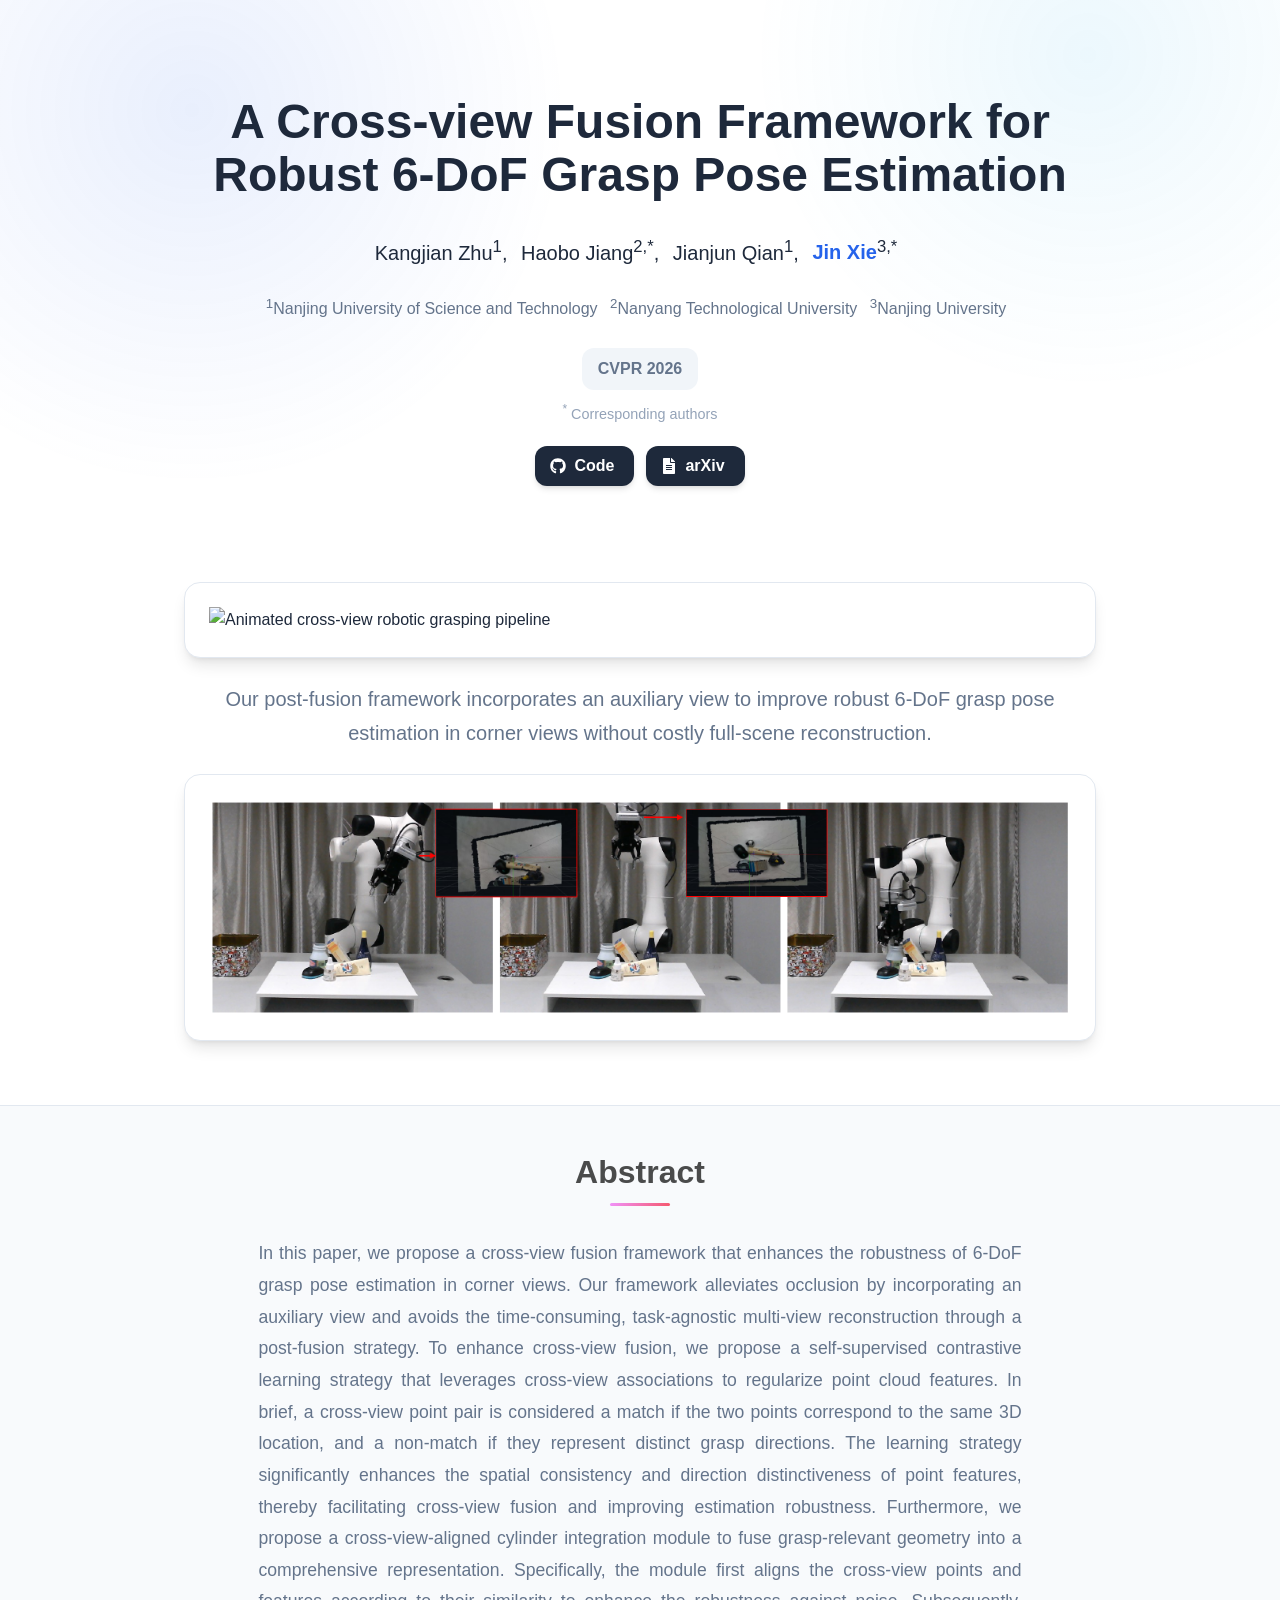
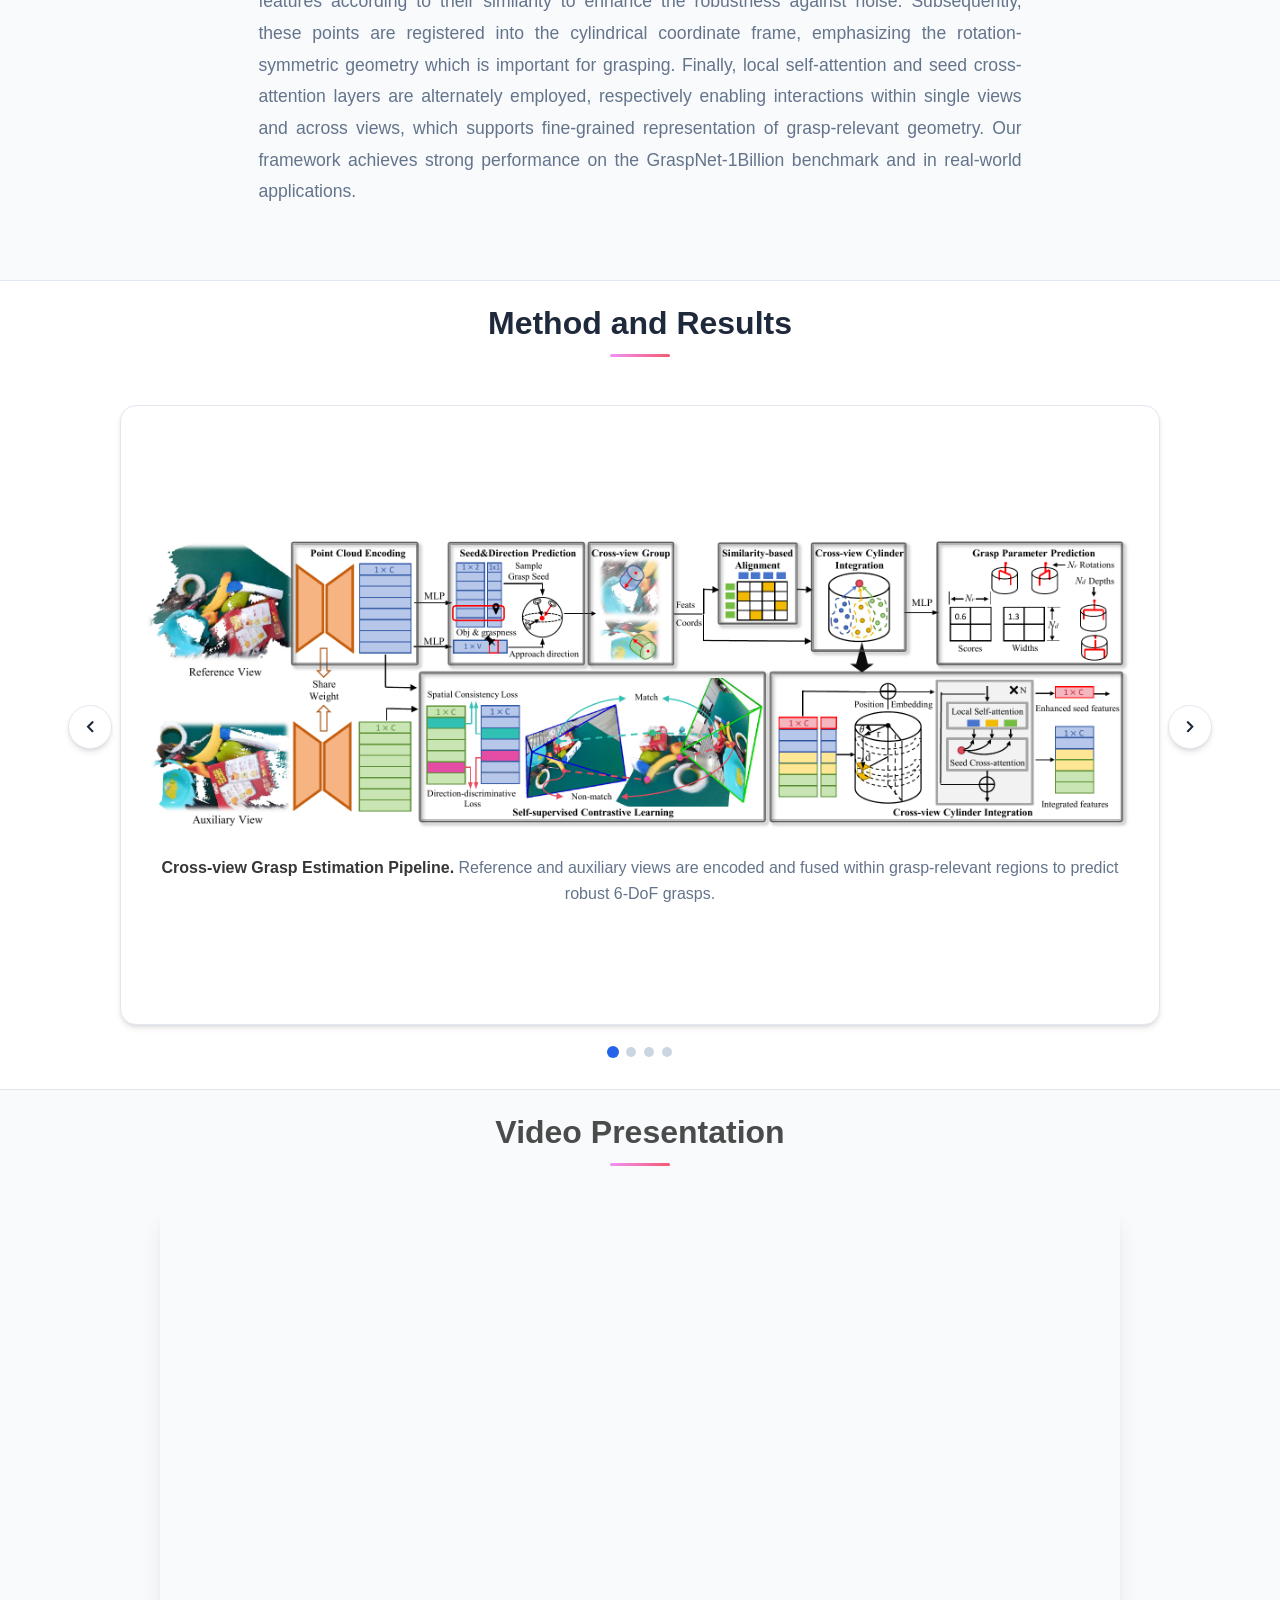
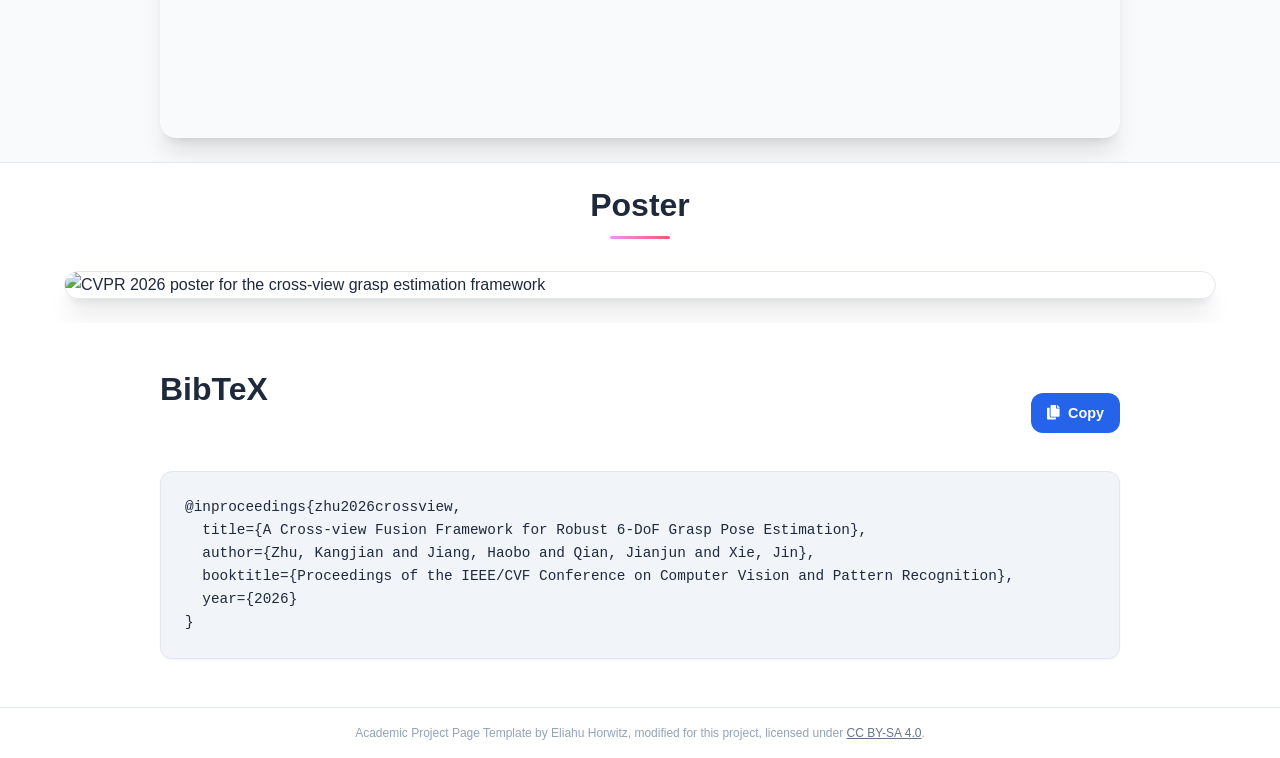
==== commit d6a0fb31: "Enable arXiv button with published paper link" ====
--- a/docs/index.html
+++ b/docs/index.html
@@ -108,10 +108,10 @@
                   <span class="icon"><i class="fab fa-github"></i></span>
                   <span>Code</span>
                 </a>
-                <button class="button is-normal is-rounded is-dark resource-button" type="button" disabled aria-disabled="true">
+                <a class="button is-normal is-rounded is-dark resource-button" href="https://arxiv.org/abs/2606.06878" target="_blank">
                   <span class="icon"><i class="fas fa-file-alt"></i></span>
                   <span>arXiv</span>
-                </button>
+                </a>
               </div>
             </div>
           </div>
